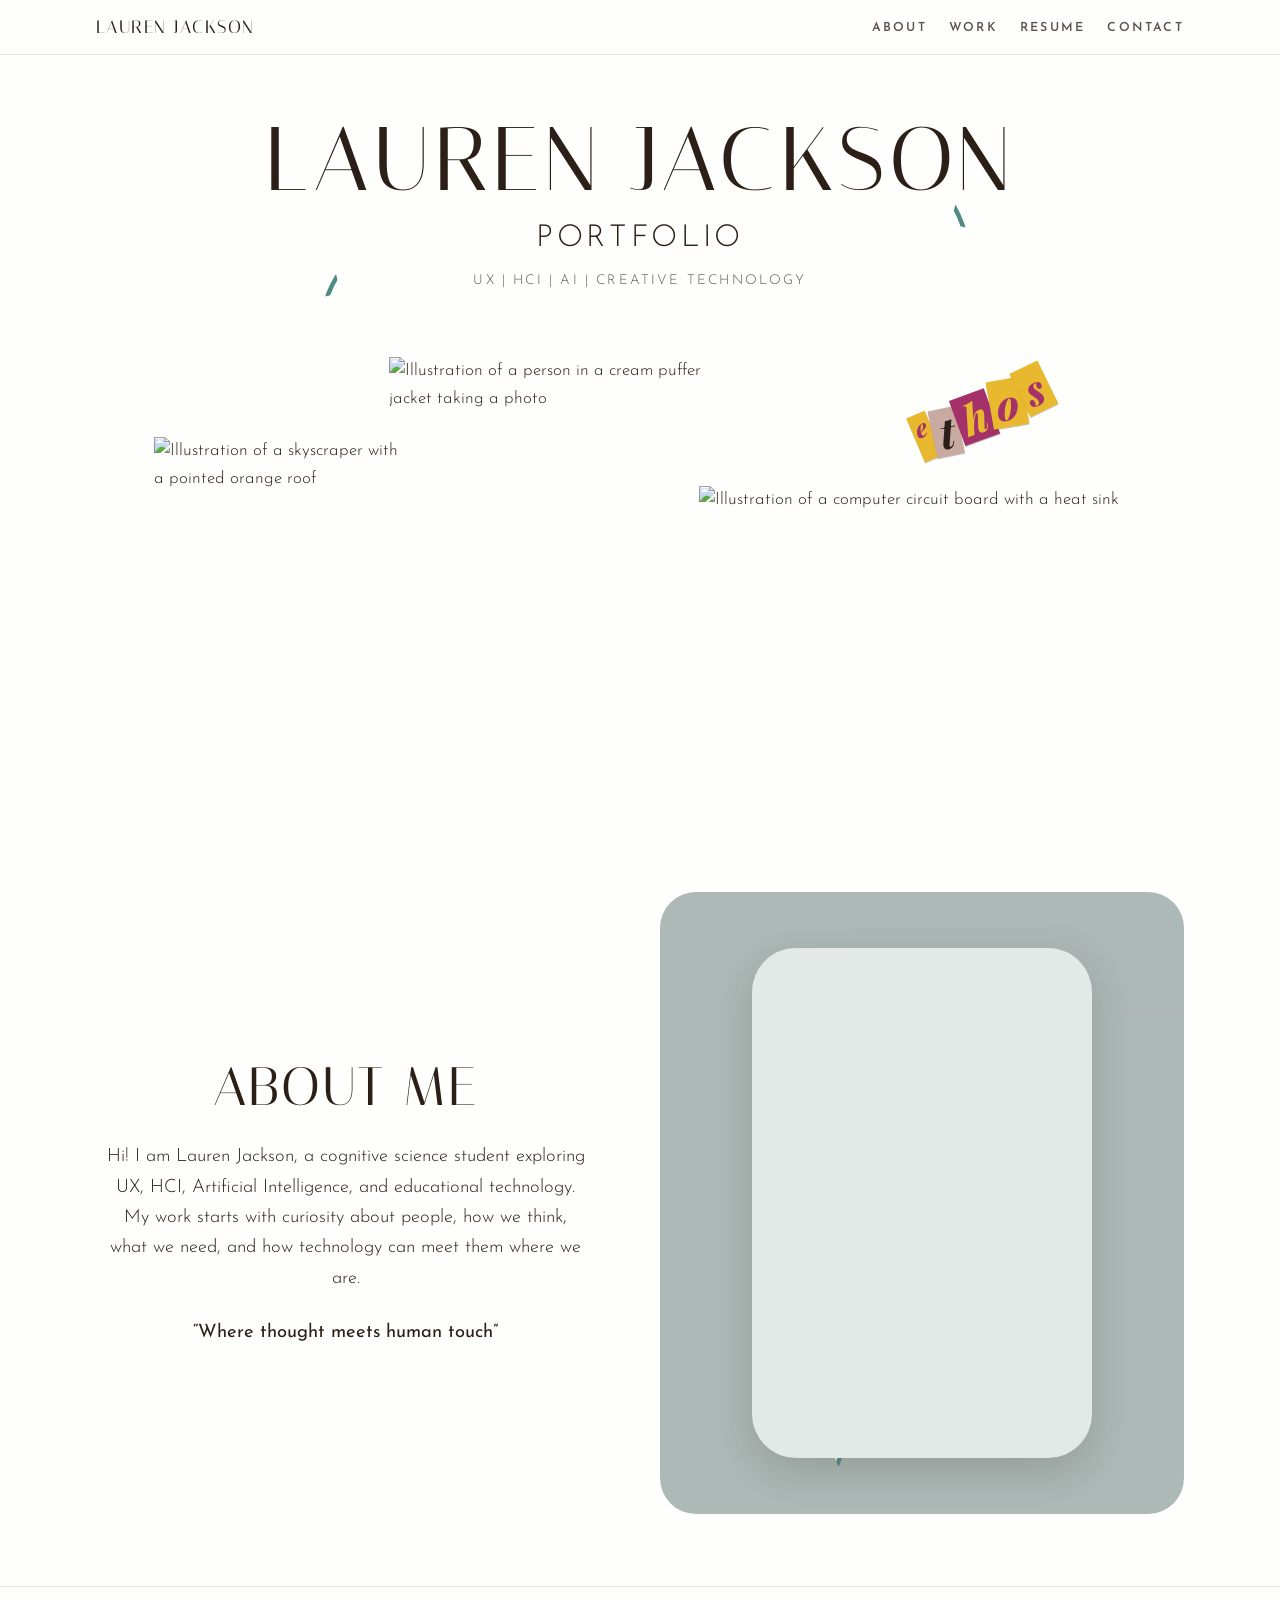
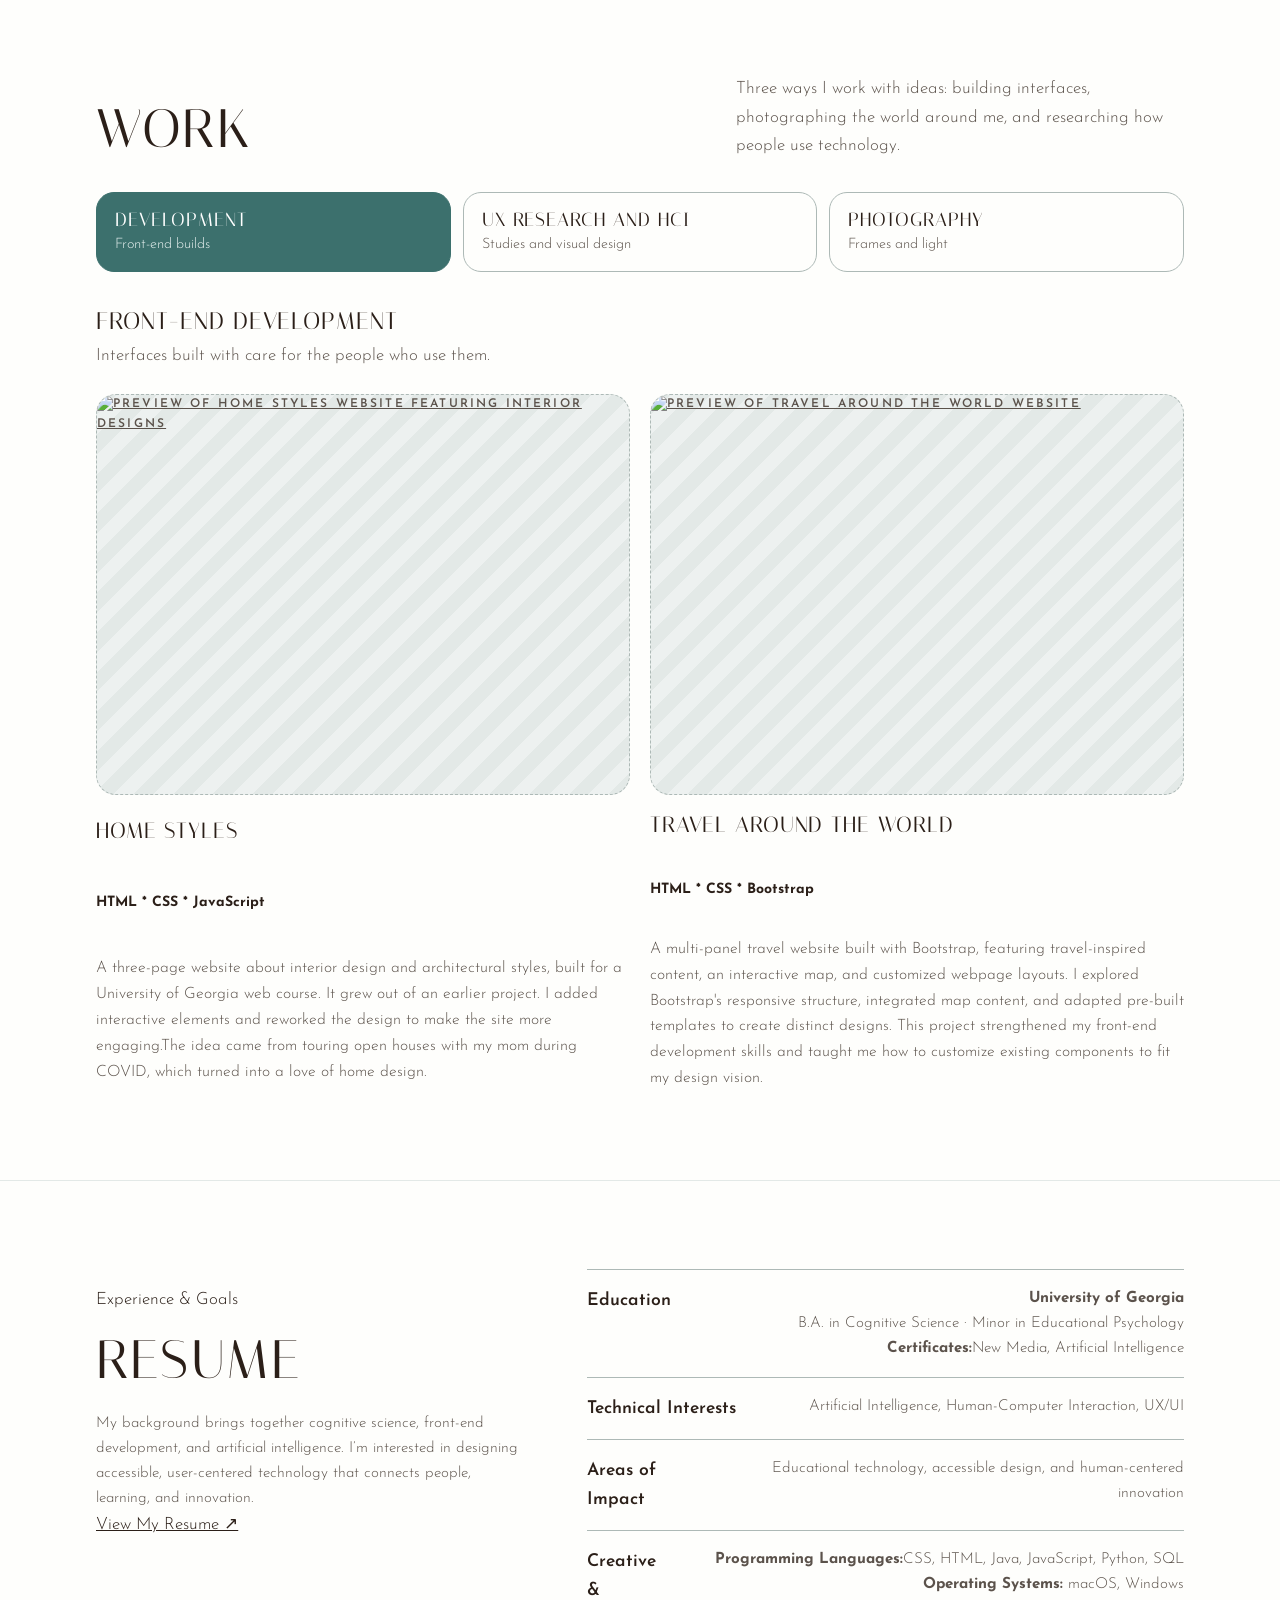
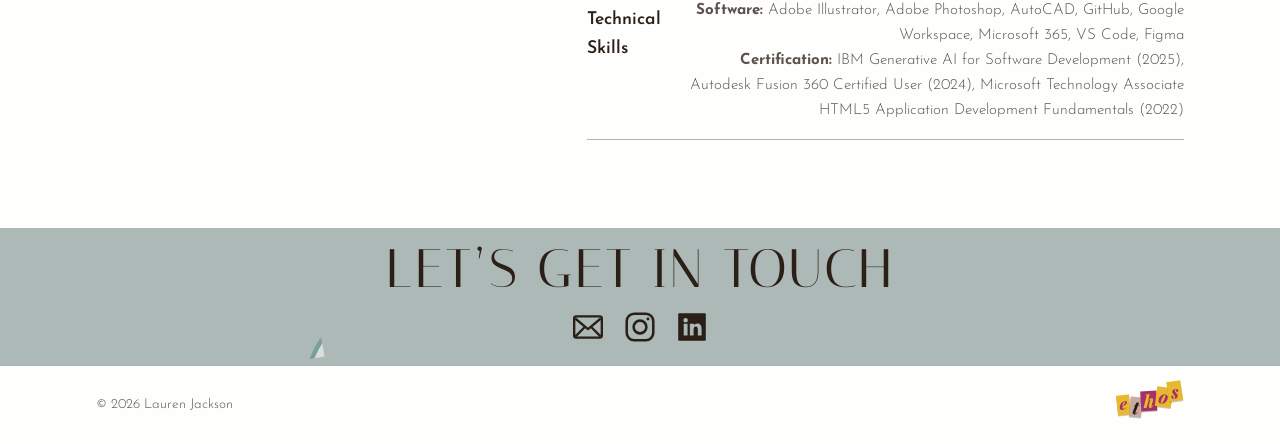
==== index.html @ 173d9811 "Add files via upload" ====
<!doctype html>
<html lang="en">
<head>
<meta charset="utf-8">
<meta name="viewport" content="width=device-width, initial-scale=1, viewport-fit=cover">
<title>Lauren Jackson Portfolio</title>
<link rel="stylesheet" href="https://fonts.googleapis.com/css2?family=Italiana&family=Josefin+Sans:wght@300;400;600&family=Playfair+Display:ital,wght@1,800&display=swap">
<link rel="stylesheet" href="styles.css">

<link rel="icon" type="image/png" href="images/LJ-favicon.png">
</head>
<body>
<svg width="0" height="0" style="position:absolute" aria-hidden="true" focusable="false">
  <defs>
    <symbol id="lily" viewBox="-195 -195 390 215">
      <g fill="#fefefc" stroke="currentColor" stroke-width="4" stroke-linecap="round" stroke-linejoin="round">
        <path transform="rotate(-72)" d="M0 0C-32 -50 -36 -128 0 -172C36 -128 32 -50 0 0Z"/>
        <path transform="rotate(72)" d="M0 0C-32 -50 -36 -128 0 -172C36 -128 32 -50 0 0Z"/>
        <path transform="rotate(-36)" d="M0 0C-36 -56 -40 -142 0 -188C40 -142 36 -56 0 0Z"/>
        <path transform="rotate(36)" d="M0 0C-36 -56 -40 -142 0 -188C40 -142 36 -56 0 0Z"/>
        <path d="M0 0C-38 -58 -42 -146 0 -190C42 -146 38 -58 0 0Z"/>
        <path fill="none" d="M0 -14L0 -120M-9 -22C-20 -62 -18 -104 -8 -140M9 -22C20 -62 18 -104 8 -140"/>
        <path fill="none" d="M0 -4L-26 -96M0 -4L0 -112M0 -4L26 -96"/>
      </g>
      <g fill="currentColor">
        <ellipse cx="-26" cy="-100" rx="7" ry="12" transform="rotate(-14 -26 -100)"/>
        <ellipse cx="0" cy="-116" rx="7" ry="12"/>
        <ellipse cx="26" cy="-100" rx="7" ry="12" transform="rotate(14 26 -100)"/>
      </g>
    </symbol>
  </defs>
</svg>

<header class="nav">
  <div class="wrap">
    <a class="mark" href="#top">Lauren Jackson</a>
    <nav aria-label="Sections">
      <ul>
        <li><a class="link" href="#about">About</a></li>
        <li><a class="link" href="#work">Work</a></li>
        <li><a class="link" href="#resume">Resume</a></li>
        <li><a class="link" href="#contact">Contact</a></li>
      </ul>
    </nav>
  </div>
</header>

<main id="top">
  <section class="hero" aria-label="Introduction">
    <svg class="lily lily-l" viewBox="-195 -195 390 215" aria-hidden="true"><use href="#lily"/></svg>
    <svg class="lily lily-r" viewBox="-195 -195 390 215" aria-hidden="true"><use href="#lily"/></svg>
    <div class="wrap">
      <h1>Lauren Jackson</h1>
      <p class="sub">Portfolio</p>
      <p class="tags">UX | HCI | AI | Creative Technology</p>
    </div>
  <!--heading images-->
    <div class="scene">
      <img class="sky" src="images/skyscraper.png" alt="Illustration of a skyscraper with a pointed orange roof" width="420" height="628">
      <img class="fig" src="images/photographer.png" alt="Illustration of a person in a cream puffer jacket taking a photo" width="360" height="539">
      <img class="board" src="images/circuit-board.png" alt="Illustration of a computer circuit board with a heat sink" width="520" height="693">
      <div class="ethos" aria-label="ethos"><span>e</span><span>t</span><span>h</span><span>o</span><span>s</span></div>
    </div>
  </section>

<!--about section -->
  <section class="about" id="about">
    <div class="wrap">
      <div class="text">
        <h2>About me</h2>
        <p>Hi! I am Lauren Jackson, a cognitive science student exploring UX, HCI, Artificial Intelligence, and educational technology. My work starts with curiosity about people, how we think, what we need, and how technology can meet them where we are.</p>
        <p class="quote">&ldquo;Where thought meets human touch&rdquo;</p>
      </div>
      <div class="panel">
        <svg class="lily a" viewBox="-195 -195 390 215" aria-hidden="true"><use href="#lily"/></svg>
        <svg class="lily b" viewBox="-195 -195 390 215" aria-hidden="true"><use href="#lily"/></svg>
        <div class="portrait" role="img" aria-label="Portrait of Lauren Jackson standing outdoors in a purple top"></div>
      </div>
    </div>
  </section>

<!-- work section -->
  <section class="work" id="work">
    <div class="wrap">
      <header>
        <h2>Work</h2>
        <p>Three ways I work with ideas: building interfaces, photographing the world around me, and researching how people use technology.</p>
      </header>

<!--work buttons-->
      <div class="tabs" role="tablist" aria-label="Work categories">
        <button class="tab" role="tab" id="tab-dev" aria-controls="pane-dev" aria-selected="true" type="button">
          <span class="name">Development</span>
          <span class="desc">Front-end builds</span>
        </button>
        <button class="tab" role="tab" id="tab-ux" aria-controls="pane-ux" aria-selected="false" tabindex="-1" type="button">
          <span class="name">UX Research and HCI </span>
          <span class="desc">Studies and visual design</span>
        </button>
        <button class="tab" role="tab" id="tab-photo" aria-controls="pane-photo" aria-selected="false" tabindex="-1" type="button">
          <span class="name">Photography</span>
          <span class="desc">Frames and light</span>
        </button>
      </div>
<!--developments-->
      <div class="pane" role="tabpanel" id="pane-dev" aria-labelledby="tab-dev">
        <h3>Front-end development</h3>
        <p>Interfaces built with care for the people who use them.</p>
        <div class="cards">
<!--home styles -->
          <article class="card">
            <div class="slot">
                <a href="NMIX 4010/webdev/final-project/project-one/index.html" 
                target= "_blank"
                rel="" noopener no referrer" 
                aria-label="View the Home Styles website in a new tab"
                >
                <img src="images/HomestyleCover.png" alt="Preview of home styles website featuring interior designs">
                </a>
            </div>
            <h4>Home Styles</h4>
            <h5> HTML * CSS * JavaScript</h5>
            <p>A three-page website about interior design and architectural styles, built for a University of Georgia web course. It grew out of an earlier project. I added interactive elements and reworked the design to make the site more engaging.The idea came from touring open houses with my mom during COVID, which turned into a love of home design.</p>
          </article>
<!--travel around the world-->
          <article class="card">
            <div class="slot">
              <a href="NMIX 4010/webdev/project-two/index.html" 
                target= "_blank"
                rel="" noopener no referrer" 
                aria-label="View of Travel around the World website in a new tab"
                >
                <img src="images/TravelsiteImage.png" alt="Preview of travel around the world website">
                </a>

            </div>
            <h4>Travel Around the World</h4>
            <h5> HTML * CSS * Bootstrap</h5>
            <p>A multi-panel travel website built with Bootstrap, featuring travel-inspired
              content, an interactive map, and customized webpage layouts. I explored
              Bootstrap's responsive structure, integrated map content, and adapted
              pre-built templates to create distinct designs. This project strengthened
              my front-end development skills and taught me how to customize existing
              components to fit my design vision.</p>
          </article>

        </div>
      </div>
<!--UX/ HCI -->
      <div class="pane" role="tabpanel" id="pane-ux" aria-labelledby="tab-ux" hidden>
        <a href="https://app.notion.com/p/UGA-Parking-Transportation-407fd4221f8d80bf9b98ed82b66903fd?source=copy_link" 
                target= "_blank"
                rel="" noopener no referrer" 
                aria-label="UGA Parking and Transportation"
                >
                <img src="uga bus.webp" alt="Preview of a uga bus">
                </a>
        <h3>UGA Parking and Transportation</h3>
        <p>Research and graphic work that starts with how people think and what they need.</p>
      </div>
    </div>

<!--photography-->
      <div class="pane" role="tabpanel" id="pane-photo"
     aria-labelledby="tab-photo" hidden>

  <h3>Behind the Lens</h3>
  <p>
    Photography is a personal creative outlet that allows me to explore
    the world from different perspectives. I enjoy capturing details,
    places, and moments that inspire me and shape how I see the world.
  </p>

  <div class="photo-grid">
    <button class="photo-item" type="button"
            data-full="photos/DSCF1012.JPG"
            aria-label="Expand photograph 1">
      <img src="photos/DSCF1012.JPG" alt="Photography by Lauren">
    </button>

    <button class="photo-item" type="button"
            data-full="photos/DSCF0543.JPG"
            aria-label="Expand photograph 2">
      <img src="photos/DSCF0543.JPG" alt="Photography by Lauren">
    </button>

    <button class="photo-item" type="button"
            data-full="photos/DSCF0999.JPG"
            aria-label="Expand photograph 3">
      <img src="photos/DSCF0999.JPG" alt="Photography by Lauren">
    </button>

    <button class="photo-item" type="button"
            data-full="photos/DSCF1073.JPG"
            aria-label="Expand photograph 4">
      <img src="photos/DSCF1073.JPG" alt="Photography by Lauren">
    </button>

    <button class="photo-item" type="button"
            data-full="photos/DSCF0553.JPG"
            aria-label="Expand photograph 5">
      <img src="photos/DSCF0553.JPG" alt="Photography by Lauren">
    </button>

    <button class="photo-item" type="button"
            data-full="photos/DSCF0991.JPG"
            aria-label="Expand photograph 6">
      <img src="photos/DSCF0991.JPG" alt="Photography by Lauren">
    </button>
  </div>
</div>

<!-- Expanded image viewer -->
<div class="photo-lightbox" id="photo-lightbox"
     role="dialog" aria-modal="true"
     aria-label="Expanded photograph" hidden>
  <button class="lightbox-close" type="button"
          aria-label="Close expanded photograph">&times;</button>
  <img id="lightbox-image" src="" alt="">
</div>

  </section>

  <!--resume-->
<section class="resume" id="resume">
  <div class="wrap">
    <div class="resume-intro">
      <p class="eyebrow">Experience &amp; Goals</p>
      <h2>Resume</h2>
      <p class="note">
        My background brings together cognitive science, front-end development,
        and artificial intelligence. I’m interested in designing accessible,
        user-centered technology that connects people, learning, and innovation.
      </p>

      <!-- Add your resume PDF link when it is ready -->
      <a class="resume-link" href="LJresumeCopy.pdf"
         target="_blank" rel="noopener noreferrer">
        View My Resume <span aria-hidden="true">↗</span>
      </a>
    </div>

    <ul class="focus">
      <li>
        <b>Education</b>
        <span>
          <strong>University of Georgia</strong><br>B.A. in Cognitive Science · Minor in Educational Psychology<br><strong>Certificates:</strong>New Media, Artificial Intelligence</span>
      </li>
      <li>
        <b>Technical Interests</b>
        <span>Artificial Intelligence, Human-Computer Interaction, UX/UI</span>
      </li>
      <li>
        <b>Areas of Impact</b>
        <span>Educational technology, accessible design, and human-centered innovation</span>
      </li>
      <li>
        <b>Creative &amp; Technical Skills</b>
        <span> 
          <strong>Programming Languages:</strong>CSS, HTML, Java, JavaScript, Python, SQL
          <br><strong>Operating Systems:</strong> macOS, Windows
          <br><strong>Software:</strong> Adobe Illustrator, Adobe Photoshop, AutoCAD, GitHub, Google Workspace, Microsoft 365, VS Code, Figma
          <br><strong>Certification:</strong> IBM Generative AI for Software Development (2025), Autodesk Fusion 360 Certified User (2024), Microsoft Technology Associate HTML5 Application Development Fundamentals (2022)
      </span>
      </li>
    </ul>
  </div>
</section>

<!--contact-->
  <section class="contact" id="contact">
  <svg class="lily a" viewBox="-195 -195 390 215" aria-hidden="true"><use href="#lily"></use></svg>
  <div class="wrap">
    <div class="left">
      <h2>Let&rsquo;s get in touch</h2>
    </div>


<!--
<div class="contact-form"> 
  <form
    action="https://formspree.io/f/mbggoveg"
    method="POST"
    id = "contact-form"
  >
    <div class="form-group">
      <label for="name">Name</label>
      <input
        type="text"
        id="name"
        name="name"
       placeholder=" Your name"
        autocomplete="name"
        required
      >
    </div>

    <div class="form-group">
      <label for="email">Your email</label>
      <input  type="email"
       id="email"
       name="email"
        placeholder="your@email.com"
        autocomplete="email"
        required
        >
    </div>

    <div class="form-group">
     <label for="subject">Subject</label>
      <input
        type="text"
        id="subject"
        name="subject"
        placeholder="What is this about?"
        required
      >
    </div>

    <div class="form-group"></div>
      <label>Your message </label>
       <textarea
       id="message"
       name="message"
       placeholder="Write your message here..."
       required
      ></textarea>
    </div>
  
    <button type="submit" class="submit-button">Send</button>
  </form>
</div>
-->
<div class="rows">
  <!-- Email -->
  <a class="row contact-link" href="mailto:laurenjackson958@gmail.com">
    <svg viewBox="0 0 32 32" fill="none" stroke="currentColor"
      stroke-width="2.2" stroke-linejoin="round" aria-hidden="true">
      <rect x="3" y="6" width="26" height="20" rx="2"/>
      <path d="M4 8l12 10L28 8M4 25l9-9M28 25l-9-9"/>
    </svg>
  </a>

<!-- Instagram -->
  <a class="row contact-link" href="https://www.instagram.com/la.uren.v"
        target="_blank"
        rel="noopener noreferrer">
    <svg viewBox="0 0 32 32" fill="none" stroke="currentColor"
      stroke-width="2.4" aria-hidden="true">
      <rect x="3.5" y="3.5" width="25" height="25" rx="7"/>
      <circle cx="16" cy="16" r="6"/>
      <circle cx="23.5" cy="8.5" r="1.4"
        fill="currentColor" stroke="none"/>
    </svg>
  </a>


<!-- LinkedIn -->
  <a class="row contact-link" href="https://www.linkedin.com/in/lauren-v-jackson-4411172b3"
        target="_blank"
        rel="noopener noreferrer">
    <svg viewBox="0 0 32 32" fill="currentColor" aria-hidden="true">
      <path d="M4 3h24a1 1 0 0 1 1 1v24a1 1 0 0 1-1 1H4a1 1 0 0 1-1-1V4a1 1 0 0 1 1-1zm4.2 10v11h3.6V13H8.2zm1.8-5.4a2.1 2.1 0 1 0 0 4.2 2.1 2.1 0 0 0 0-4.2zM14 13v11h3.5v-5.8c0-1.6.7-2.7 2.1-2.7 1.3 0 1.9.9 1.9 2.7V24H25v-6.6c0-3.1-1.6-4.6-3.9-4.6-1.7 0-2.7.9-3.2 1.7V13H14z"/>
    </svg>
  </a>
</div>
</main>

<footer>
  <div class="wrap">
    <span>&copy; 2026 Lauren Jackson</span>
    <div class="ethos" aria-label="ethos"><span>e</span><span>t</span><span>h</span><span>o</span><span>s</span></div>
  </div>
</footer>

<script src="script.js"></script>

</body>
</html>
---- styles.css ----
/* Layout: illustrated single page. Hero scene of cut-out figures over line-art lilies, then a sage panel for About, a tabbed Work section, Resume, and a sage Contact band. Deliberately one light look: the artwork has dark outlines drawn for a white page. */
:root {
  --paper: #fefefc;
  --ink: #2b1f18;
  --muted: #5b524b;
  --sage: #adb9b6;
  --sage-soft: #e3e9e7;
  --teal: #4f8a87;
  --teal-deep: #3c706d;
  --magenta: #a5316b;
  --mustard: #e8b92e;
  --taupe: #c9aaa0;
  --font-display: "Italiana", "Didot", "Bodoni MT", Georgia, serif;
  --font-body: "Josefin Sans", "Avenir Next", "Segoe UI", system-ui, sans-serif;
  --font-sticker: "Playfair Display", Georgia, serif;
  --gutter-l: max(16px, env(safe-area-inset-left, 0px));
  --gutter-r: max(16px, env(safe-area-inset-right, 0px));
  --photo: url("images/portrait.jpg");
  color-scheme: light;
}
* { box-sizing: border-box; }
html { scroll-behavior: smooth; scroll-padding-top: 72px; }
body {
  margin: 0;
  background: var(--paper);
  color: var(--ink);
  font-family: var(--font-body);
  font-weight: 300;
  font-size: 1.0625rem;
  line-height: 1.65;
}
body::before {
  content: ""; position: fixed; inset: 0 0 auto; height: env(safe-area-inset-top, 0px);
  background: var(--paper); z-index: 10;
}
a { color: inherit; }
:focus-visible { outline: 3px solid var(--teal-deep); outline-offset: 3px; }
.wrap { max-width: 1120px; margin: 0 auto; padding-left: var(--gutter-l); padding-right: var(--gutter-r); }
h1, h2, h3 { font-family: var(--font-display); font-weight: 400; text-transform: uppercase; letter-spacing: 0.04em; line-height: 1.1; margin: 0; text-wrap: balance; }
h2 { font-size: clamp(2.1rem, 5vw, 3.4rem); }
h3 { font-size: 1.5rem; }
.label { font-size: 0.8rem; font-weight: 600; letter-spacing: 0.2em; text-transform: uppercase; }

/* nav */
.nav { position: sticky; top: env(safe-area-inset-top, 0px); z-index: 11; background: var(--paper); border-bottom: 1px solid var(--sage-soft); }
.nav .wrap { display: flex; flex-wrap: wrap; align-items: center; justify-content: space-between; gap: 4px 24px; padding-block: 12px; }
.nav .mark { font-family: var(--font-display); letter-spacing: 0.08em; text-transform: uppercase; text-decoration: none; font-size: 1.15rem; }
.nav ul { display: flex; flex-wrap: wrap; gap: 4px 22px; list-style: none; margin: 0; padding: 0; }
.nav a.link { font-size: 0.78rem; font-weight: 600; letter-spacing: 0.18em; text-transform: uppercase; text-decoration: none; color: var(--muted); padding: 6px 0; border-bottom: 2px solid transparent; }
.nav a.link:hover { color: var(--ink); border-bottom-color: var(--teal); }

/* hero */
.hero { position: relative; overflow: hidden; padding-top: clamp(28px, 5vw, 56px); }
.hero .wrap { position: relative; z-index: 2; text-align: center; }
.hero h1 { font-size: clamp(2.4rem, 8vw, 5.6rem); letter-spacing: 0.05em; }
.hero .sub { font-size: clamp(1.2rem, 2.6vw, 1.9rem); letter-spacing: 0.12em; text-transform: uppercase; margin: 4px 0 6px; }
.hero .tags { font-size: 0.85rem; letter-spacing: 0.16em; text-transform: uppercase; color: var(--muted); margin: 0; }
.lily { position: absolute; z-index: 0; width: clamp(230px, 34vw, 470px); height: auto; color: var(--teal); pointer-events: none; }
.lily-l { left: -9%; top: 6%; transform: rotate(-12deg); }
.lily-r { right: -10%; top: -2%; transform: rotate(14deg) scaleX(-1); }
.scene { position: relative; z-index: 1; display: flex; align-items: flex-end; justify-content: center; max-width: 1100px; margin: clamp(-8px, 1vw, 8px) auto 0; height: clamp(240px, 46vw, 520px); overflow: hidden; padding-inline: var(--gutter-l) var(--gutter-r); }
.scene img { display: block; height: auto; flex: none; }
.scene .sky { width: 24%; margin-right: -2%; align-self: flex-end; }
.scene .fig { width: 33%; margin-bottom: -6%; position: relative; z-index: 2; }
.scene .board { width: 40%; margin-left: -4%; margin-bottom: -22%; }
.ethos { position: absolute; z-index: 3; right: 12%; top: 18%; display: flex; transform: rotate(-17deg); }
.ethos span { font-family: var(--font-sticker); font-style: italic; font-weight: 800; font-size: clamp(1.1rem, 3.4vw, 2.6rem); line-height: 1; padding: 0.08em 0.16em; margin-left: -0.04em; box-shadow: 0 1px 0 rgba(43,31,24,0.25); }
.ethos span:nth-child(1) { background: var(--mustard); color: var(--magenta); font-size: 1.45em; transform: rotate(-6deg); }
.ethos span:nth-child(2) { background: var(--taupe); color: var(--ink); transform: rotate(5deg) translateY(2px); }
.ethos span:nth-child(3) { background: var(--magenta); color: var(--mustard); transform: rotate(-3deg) translateY(-4px); }
.ethos span:nth-child(4) { background: var(--mustard); color: var(--magenta); transform: rotate(7deg) translateY(-8px); }
.ethos span:nth-child(5) { background: var(--mustard); color: var(--magenta); transform: rotate(-9deg) translateY(-14px); }

/* about */
.about { padding-block: clamp(32px, 6vw, 72px); }
.about .wrap { display: grid; grid-template-columns: minmax(0, 1fr) minmax(0, 1.05fr); gap: clamp(24px, 5vw, 64px); align-items: center; }
.about .text { text-align: center; max-width: 30rem; margin-inline: auto; }
.about .text p { margin: 24px 0 0; font-size: 1.15rem; }
.about .quote { font-weight: 400; font-size: 1rem; margin-top: 28px; }
.panel { position: relative; overflow: hidden; background: var(--sage); border-radius: 36px; display: grid; place-items: center; padding: clamp(24px, 5vw, 56px); isolation: isolate; }
.panel .lily { width: 80%; max-width: 420px; opacity: 0.9; z-index: -1; }
.panel .lily.a { left: -14%; top: -6%; transform: rotate(-20deg); }
.panel .lily.b { right: -18%; bottom: -14%; top: auto; transform: rotate(160deg); }
.portrait { width: min(100%, 340px); aspect-ratio: 2 / 3; border-radius: 44px; background: var(--photo) center / cover no-repeat, var(--sage-soft); box-shadow: 0 14px 40px rgba(43,31,24,0.18); }

/* work */
.work { padding-block: clamp(40px, 7vw, 88px); border-top: 1px solid var(--sage-soft); }
.work header { display: flex; flex-wrap: wrap; align-items: end; justify-content: space-between; gap: 12px 32px; }
.work header p { margin: 0; max-width: 28rem; color: var(--muted); }
.tabs { display: grid; grid-template-columns: repeat(3, minmax(0, 1fr)); gap: 12px; margin-top: 32px; }
.tab { font: inherit; text-align: left; cursor: pointer; background: var(--paper); color: var(--ink); border: 1.5px solid var(--sage); border-radius: 18px; padding: 16px 18px; display: grid; gap: 4px; transition: background 0.15s, border-color 0.15s; }
.tab:hover { border-color: var(--teal); }
.tab .name { font-family: var(--font-display); text-transform: uppercase; letter-spacing: 0.05em; font-size: 1.2rem; line-height: 1.15; }
.tab .desc { font-size: 0.9rem; color: var(--muted); line-height: 1.4; }
.tab[aria-selected="true"] { background: var(--teal-deep); border-color: var(--teal-deep); color: #fff; }
.tab[aria-selected="true"] .desc { color: #e6f0ef; }
.pane { margin-top: 36px; }
.pane h3 { margin-bottom: 8px; }
.pane > p { margin: 0 0 24px; max-width: 38rem; color: var(--muted); }
.cards { display: grid; grid-template-columns: repeat(2, minmax(0, 1fr)); gap: 20px; }
.cards.grid3 { grid-template-columns: repeat(3, minmax(0, 1fr)); }
.card { display: grid; gap: 12px; }
.slot { aspect-ratio: 4 / 3; max-width: 100%; border-radius: 20px; overflow: hidden; background: repeating-linear-gradient(135deg, var(--sage-soft) 0 14px, #edf1f0 14px 28px); border: 1.5px dashed var(--sage); display: grid; place-items: center; color: var(--muted); font-size: 0.75rem; font-weight: 600; letter-spacing: 0.18em; text-transform: uppercase; }
.slot a { display: block; width: 100%; height: 100%;}
.slot img {  display: block;width: 100%; height: 100%; object-fit:cover; border-radius: 0px;}
.cards.grid3 { aspect-ratio: 1 / 1; border-radius: 16px; }
.card h4 { margin: 0; font-family: var(--font-display); font-weight: 400; font-size: 1.35rem; letter-spacing: 0.04em; text-transform: uppercase; }
.card p { margin: 0; color: var(--muted); font-size: 0.98rem; }

/* Photography gallery */
.photo-grid {
  display: grid;
  grid-template-columns: repeat(3, minmax(0, 1fr));
  gap: 1.1rem;
  margin-top: 2rem;
}

.photo-item {
  display: block;
  position: relative;
  width: 100%;
  aspect-ratio: 4 / 3;
  padding: 0;
  overflow: hidden;
  border: 0;
  border-radius: 16px;
  background: #e8e4df;
  cursor: zoom-in;
}

.photo-item img {
  display: block;
  width: 100%;
  height: 100%;
  object-fit: cover;
  transition: transform 0.35s ease;
}

.photo-item:hover img {
  transform: scale(1.07);
}

.photo-item:focus-visible {
  outline: 3px solid var(--sage);
  outline-offset: 4px;
}

/* Full-screen image viewer */
.photo-lightbox[hidden] {
  display: none;
}

.photo-lightbox {
  position: fixed;
  inset: 0;
  z-index: 9999;
  display: flex;
  align-items: center;
  justify-content: center;
  padding: 3rem;
  background: rgba(15, 15, 15, 0.92);
  cursor: zoom-out;
}

.photo-lightbox img {
  display: block;
  max-width: 100%;
  max-height: 85vh;
  width: auto;
  height: auto;
  object-fit: contain;
  border-radius: 6px;
  cursor: default;
}

.lightbox-close {
  position: absolute;
  top: 1rem;
  right: 1.5rem;
  padding: 0.2rem 0.7rem;
  border: 0;
  background: transparent;
  color: white;
  font-size: 2.5rem;
  line-height: 1;
  cursor: pointer;
}

.lightbox-close:focus-visible {
  outline: 2px solid white;
  outline-offset: 4px;
}

/* Tablet */
@media (max-width: 800px) {
  .photo-grid {
    grid-template-columns: repeat(2, minmax(0, 1fr));
    gap: 0.8rem;
  }

  .photo-lightbox {
    padding: 1.25rem;
  }
}

/* Mobile */
@media (max-width: 480px) {
  .photo-grid {
    grid-template-columns: 1fr;
  }

  .photo-item {
    aspect-ratio: 4 / 3;
  }
}

/* resume */
.resume { padding-block: clamp(40px, 7vw, 88px); border-top: 1px solid var(--sage-soft); }
.resume .wrap { display: grid; grid-template-columns: minmax(0, 1fr) minmax(0, 1.4fr); gap: clamp(24px, 5vw, 64px); align-items: start; }
.focus { list-style: none; margin: 0; padding: 0; display: grid; gap: 0; }
.focus li { display: flex; justify-content: space-between; gap: 16px; padding: 16px 0; border-bottom: 1px solid var(--sage); font-size: 1.1rem; }
.focus li:first-child { border-top: 1px solid var(--sage); }
.focus b { font-weight: 600; }
.focus span { color: var(--muted); text-align: right; font-size: 0.95rem; }
.resume .note { margin: 20px 0 0; color: var(--muted); font-size: 0.95rem; }


/* Contact */
.contact {
  background: var(--sage);
  position: relative;
  overflow: hidden;
  isolation: isolate;
  box-sizing: border-box;

}

.contact .lily {
  z-index: -1;
  opacity: 0.55;
}

.contact .lily.a {
  left: -10%;
  bottom: -22%;
  top: auto;
  transform: rotate(-10deg);
}

.contact .wrap {
  display: flex;
  flex-direction:column; 
  align-items: center;
  padding-block: clamp(36px, 6vw, 72px);
  justify-content: center;
  height: 100%;
  padding: 12px 20px;
  box-sizing: border-box;
}

.contact .left {
  display: grid;
  gap: 24px;
  justify-items: center;
  text-align: center;
}

.contact .portrait { 
  width: min(100%, 260px); 
  border-radius: 6px; 
  box-shadow: none; 
  display: flex;
}

.contact .rows {
  display: flex;
  flex-direction: row;
  justify-content: center;
  align-items: flex-start;
  padding: 10px ;
  gap: 18px;
}
.contact .contact-link {
  display: flex;
  flex-direction: column;
  align-items: center;
  gap: 12px;
  color: inherit;
  text-decoration: none;
  transition: color 0.25s ease, transform 0.25s ease;
}

.contact .contact-link:hover {
  color: #789783;
  transform: translateX(4px);
}

.contact .contact-link:focus-visible {
  outline: 2px solid #789783;
  outline-offset: 5px;
  border-radius: 4px;
}

.contact .contact-link svg {
   width: 34px; 
  height: 34px;
  flex-shrink: 0;
}

.contact .contact-link .v {
  text-decoration: none;
}

/* Contact form container */
.contact-form {
  width: min(100%, 500px);
  max-width: 500px;
  min-width: 0;
  max-height: 100%;
  overflow-y: auto;
  box-sizing: border-box;
  margin: 0 auto;
  background: var(--paper);
  border: 1px solid rgba(70, 95, 78, 0.12);
  border-radius: 12px;
  padding: 16px;
  box-shadow: 0 8px 24px rgba(40, 60, 45, 0.08);
}

/* Form layout */
.contact-form form {
  display: flex;
  flex-direction: column;
  align-items: stretch;
  gap: 10px;
  width: 100%;
  margin: 0;
}

/* Individual Fields */
.contact-form .form-group {
  display: grid;
  gap: 5px;
  width: 100%;
}

/* Labels */
.contact-form label {
  font-size: 0.76rem;
  font-weight: 600;
  letter-spacing: 0.1em;
  text-transform: uppercase;
  color: var(--muted);
}

/* Input Fields */
.contact-form input,
.contact-form textarea {
  width: 100%;
  box-sizing: border-box;
  padding: 14px 16px;
  font: inherit;
  font-size: 0.95rem;
  color: var(--text);
  background: rgba(255, 255, 255, 0.85);
  border: 1px solid rgba(70, 95, 78, 0.22);
  border-radius: 10px;
  outline: none;
  transition:
    border-color 0.25s ease,
    box-shadow 0.25s ease;
}

/* Textarea */
.contact-form textarea {
  min-height: 150px;
  resize: vertical;
  line-height: 1.6;
}

/* Placeholder Text */
.contact-form input::placeholder,
.contact-form textarea::placeholder {
  color: #929b92;
  font-size: 0.9rem;
}

/* Focus Effect */
.contact-form input:focus,
.contact-form textarea:focus {
  background: #ffffff;
  border-color: #789783;
  box-shadow: 0 0 0 4px rgba(120, 151, 131, 0.16);
}

/* Send Message Button */ 
.contact-form .submit-button{
  display: block;
  width: 700px;
  box-sizing: border-box;
  padding: 18px 28px;
  margin: 6px 0 0;
  border: 1px solid #5b524b;
  border-radius: 12px;
  background: #526f5b;
  color: #ffffff;
  font-family: inherit;
  font-size: 1.1rem;
  font-weight: 600;
  cursor: pointer;
  transition: 
    background 0.25s ease,
    transform 0.25s ease;
}

.contact-form .submit-button:hover {
  background: #3e5947;
  transform: translateY(-2px);
  box-shadow: 0 7px 18px rgba(40, 60, 45, 0.18);
} 

.contact-form .submit-button:focus-visible {
  outline: 3px solid #789783;
  outline-offset: 4px;
}

.contact-form .submit-button:active {
  transform: translateY(0);
}


footer { padding-block: 28px; font-size: 0.85rem; color: var(--muted); }
footer .wrap { display: flex; flex-wrap: wrap; justify-content: space-between; align-items: center; gap: 10px 24px; }
footer .ethos { position: static; transform: none; font-size: 0.8em; }
footer .ethos span { font-size: 1.1rem; }

/* Mobile layout */
@media (max-width: 650px) {
  .contact .wrap {
    grid-template-columns: 1fr;
    gap: 28px;
  }

  .contact .rows {
    align-items: center;
  }
}

/* Mobile */
@media (max-width: 480px) {
  .contact-form form {
    padding: 22px 18px;
    gap: 18px;
    border-radius: 14px;
  }

  .contact-form input,
  .contact-form textarea {
    padding: 12px 14px;
  }
}
@media (max-width: 820px) {
  .about .wrap, .resume .wrap, .contact .wrap { grid-template-columns: minmax(0, 1fr); }
  .about .panel { order: 2; }
  .tabs { grid-template-columns: minmax(0, 1fr); }
  .cards, .cards.grid3 { grid-template-columns: minmax(0, 1fr) minmax(0, 1fr); }
  .scene .fig { width: 36%; }
  .ethos { right: 8%; top: 12%; }
}
@media (max-width: 520px) {
  .nav ul { gap: 2px 16px; }
  .cards { grid-template-columns: minmax(0, 1fr); }
  .portrait { width: min(100%, 280px); }
  .panel { border-radius: 28px; }
}
@media (prefers-reduced-motion: reduce) { html { scroll-behavior: auto; } * { transition: none !important; } }
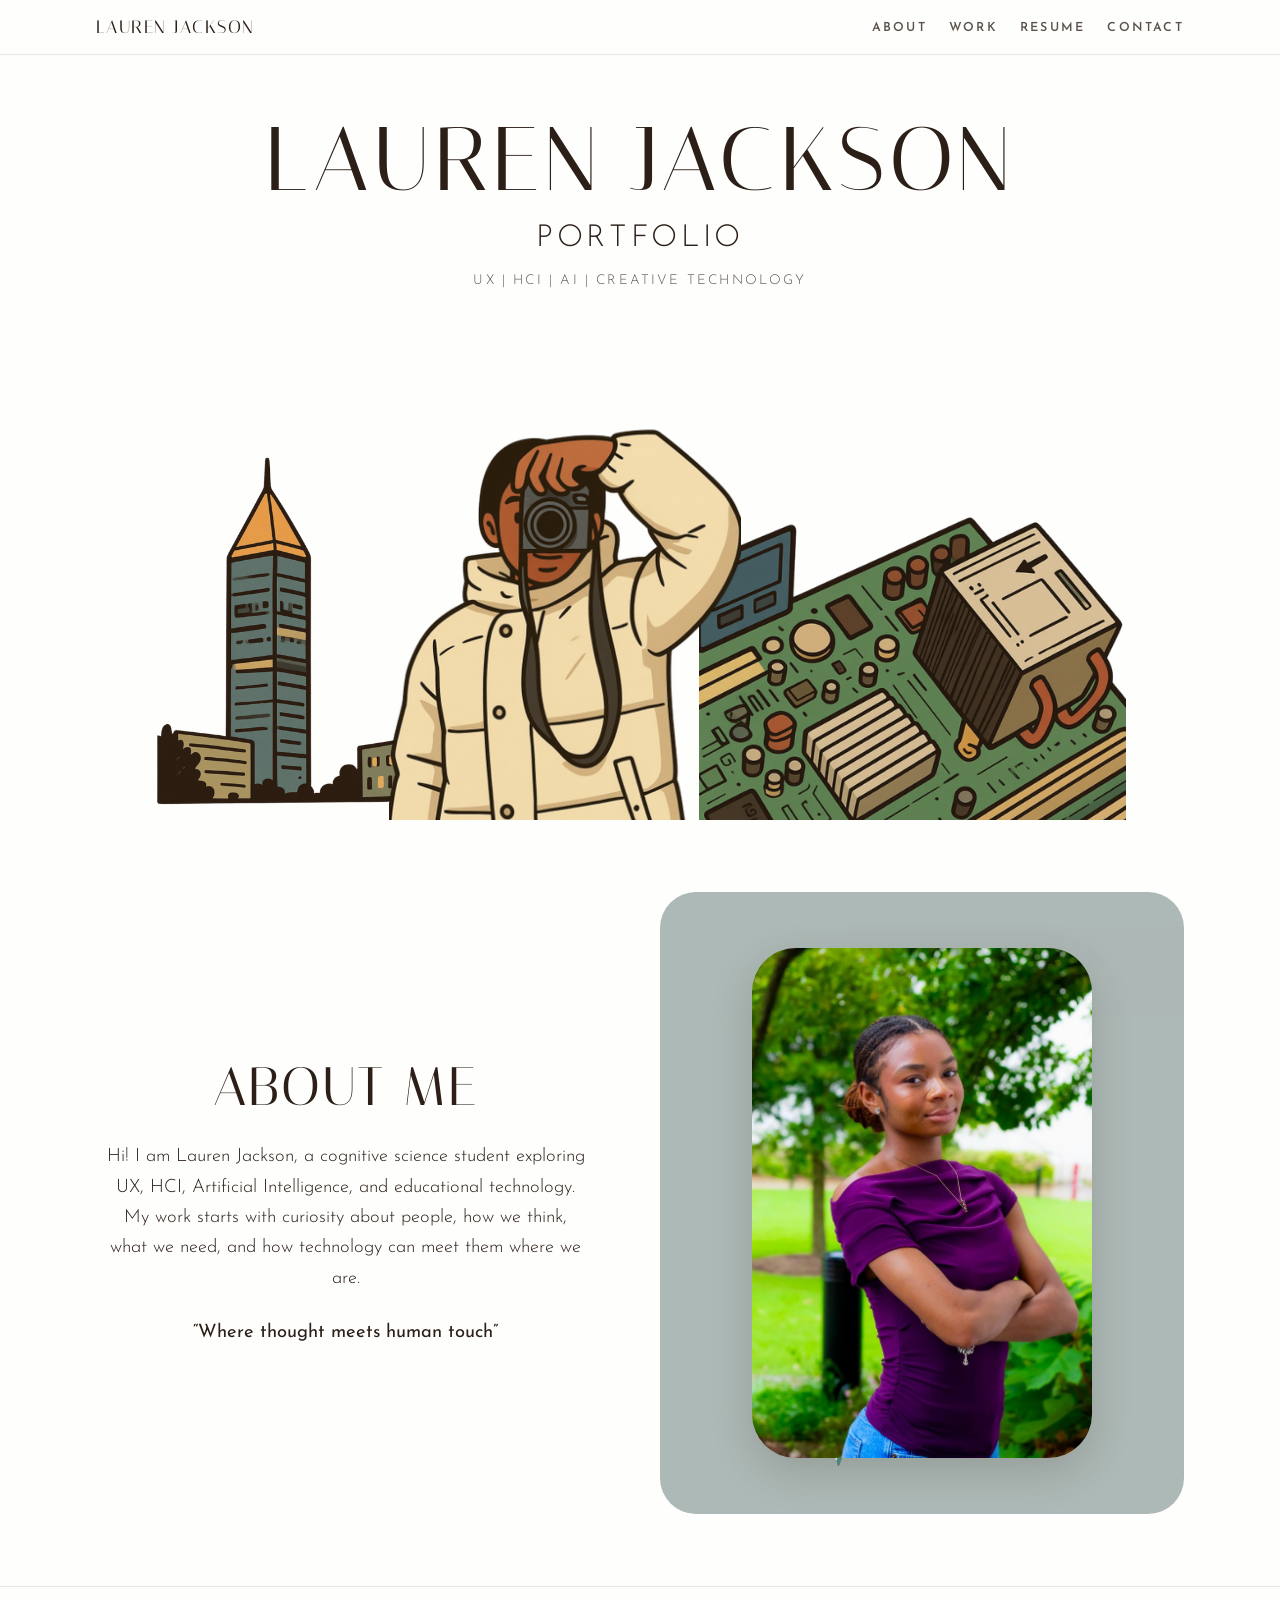
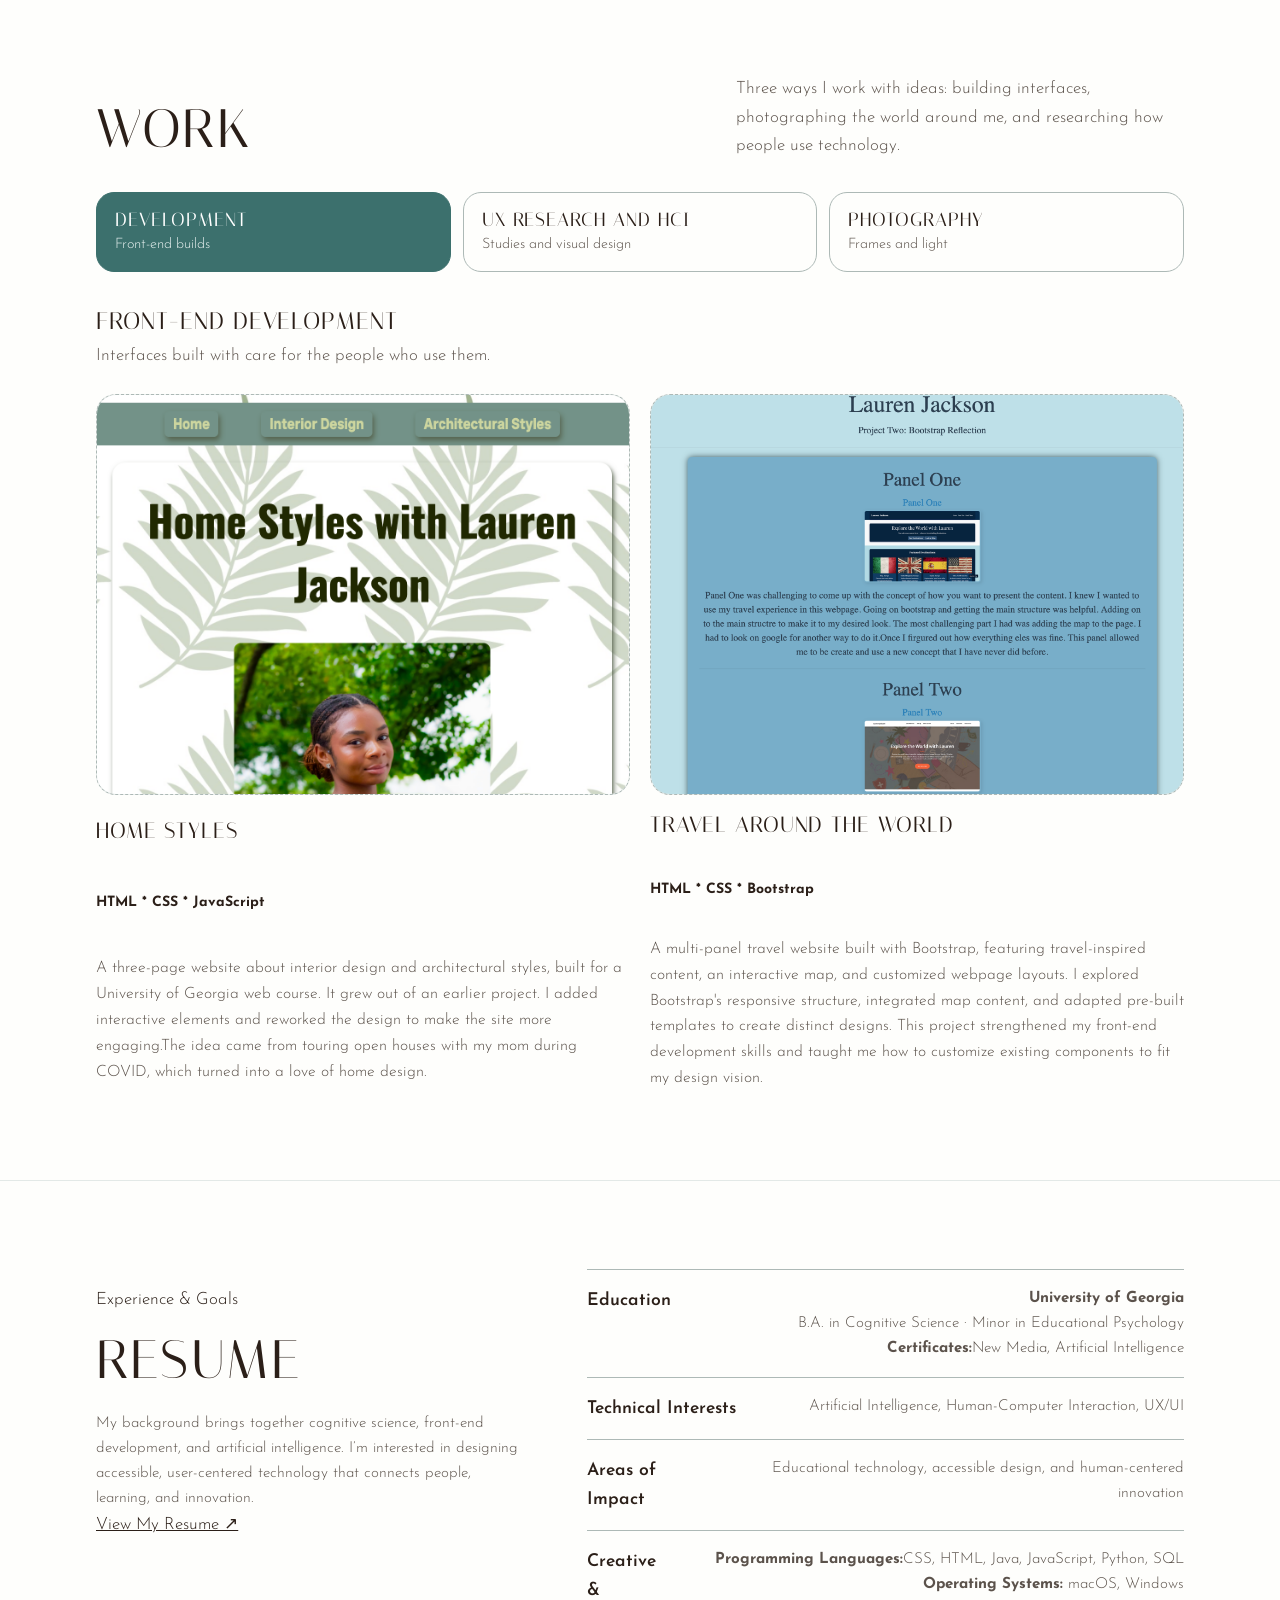
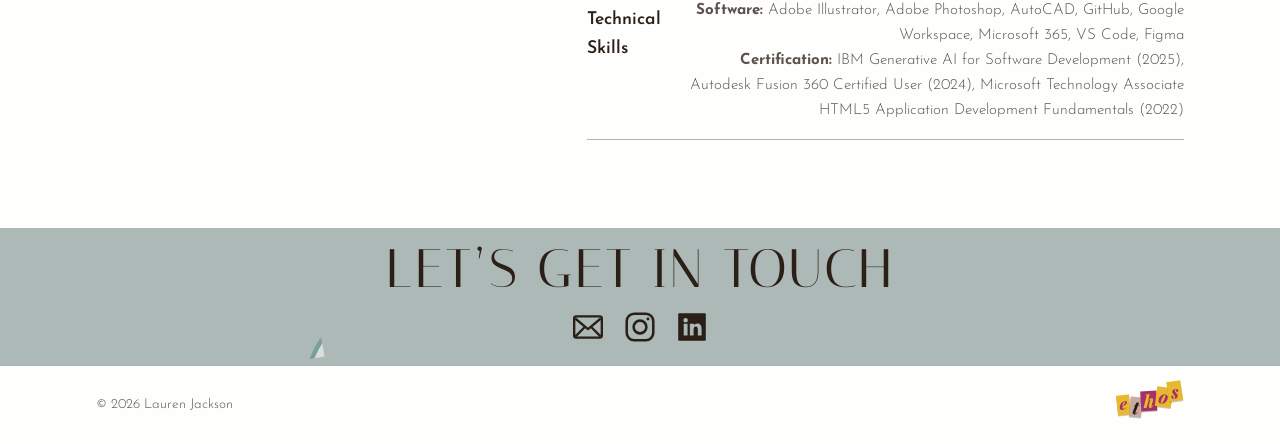
==== commit 6f0458a9: "Add files via upload" ====
--- a/index.html
+++ b/index.html
@@ -47,8 +47,6 @@
 
 <main id="top">
   <section class="hero" aria-label="Introduction">
-    <svg class="lily lily-l" viewBox="-195 -195 390 215" aria-hidden="true"><use href="#lily"/></svg>
-    <svg class="lily lily-r" viewBox="-195 -195 390 215" aria-hidden="true"><use href="#lily"/></svg>
     <div class="wrap">
       <h1>Lauren Jackson</h1>
       <p class="sub">Portfolio</p>
@@ -56,10 +54,11 @@
     </div>
   <!--heading images-->
     <div class="scene">
+      
       <img class="sky" src="images/skyscraper.png" alt="Illustration of a skyscraper with a pointed orange roof" width="420" height="628">
       <img class="fig" src="images/photographer.png" alt="Illustration of a person in a cream puffer jacket taking a photo" width="360" height="539">
       <img class="board" src="images/circuit-board.png" alt="Illustration of a computer circuit board with a heat sink" width="520" height="693">
-      <div class="ethos" aria-label="ethos"><span>e</span><span>t</span><span>h</span><span>o</span><span>s</span></div>
+      <!--<div class="ethos" aria-label="ethos"><span>e</span><span>t</span><span>h</span><span>o</span><span>s</span></div>-->
     </div>
   </section>
 
@@ -148,7 +147,7 @@
       </div>
 <!--UX/ HCI -->
       <div class="pane" role="tabpanel" id="pane-ux" aria-labelledby="tab-ux" hidden>
-        <a href="https://app.notion.com/p/UGA-Parking-Transportation-407fd4221f8d80bf9b98ed82b66903fd?source=copy_link" 
+       <a href="https://meadow-budget-b4a.notion.site/UGA-Parking-Transportation-407fd4221f8d80bf9b98ed82b66903fd?source=copy_link"
                 target= "_blank"
                 rel="" noopener no referrer" 
                 aria-label="UGA Parking and Transportation"
